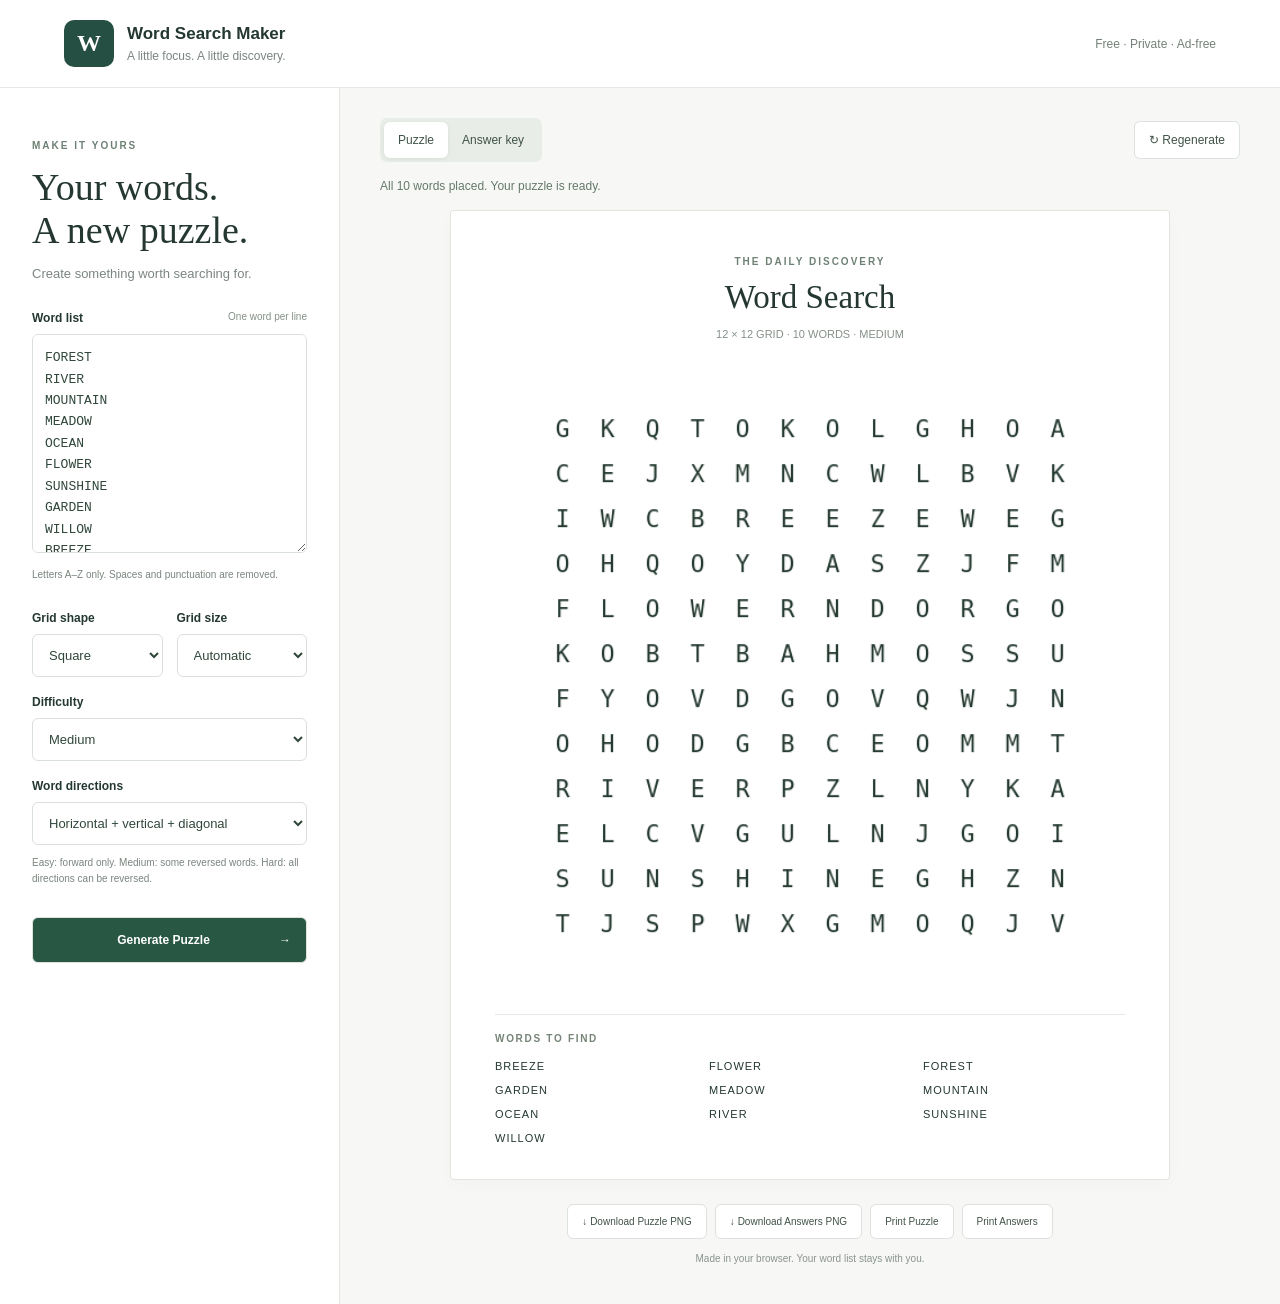
==== index.html @ 18ef60c9 "Add complete Word Search Maker app and GitHub Pages publishing guide" ====
<!doctype html>
<html lang="en">
<head>
<meta charset="UTF-8"><meta name="viewport" content="width=device-width,initial-scale=1">
<title>Word Search Maker</title><link rel="stylesheet" href="style.css">
<script src="script.js" defer></script>
</head>
<body>
<header><span class="logo">W</span><div><strong>Word Search Maker</strong><small>A little focus. A little discovery.</small></div><span class="private">Free · Private · Ad-free</span></header>
<main>
<section class="controls"><p class="eyebrow">MAKE IT YOURS</p><h1>Your words.<br>A new puzzle.</h1><p class="intro">Create something worth searching for.</p>
<form id="form">
<label for="words">Word list <span>One word per line</span></label>
<textarea id="words" rows="9" spellcheck="false">FOREST
RIVER
MOUNTAIN
MEADOW
OCEAN
FLOWER
SUNSHINE
GARDEN
WILLOW
BREEZE</textarea>
<p class="hint">Letters A–Z only. Spaces and punctuation are removed.</p>
<div class="fields"><div><label for="shape">Grid shape</label><select id="shape"><option value="square">Square</option><option value="circle">Circle</option><option value="tree">Tree</option><option value="star">Star</option><option value="heart">Heart</option></select></div><div><label for="size">Grid size</label><select id="size"><option value="auto">Automatic</option><option>10</option><option>15</option><option>20</option><option>25</option><option>30</option><option>40</option></select></div></div>
<label for="difficulty">Difficulty</label><select id="difficulty"><option value="easy">Easy</option><option value="medium" selected>Medium</option><option value="hard">Hard</option></select>
<label for="directions">Word directions</label><select id="directions"><option value="1">Horizontal only</option><option value="2">Horizontal + vertical</option><option value="3" selected>Horizontal + vertical + diagonal</option></select>
<p class="hint">Easy: forward only. Medium: some reversed words. Hard: all directions can be reversed.</p>
<button class="primary" type="submit">Generate Puzzle <span>→</span></button>
</form></section>
<section class="preview"><div class="toolbar"><div class="tabs" role="group" aria-label="Preview"><button id="puzzleTab" aria-pressed="true">Puzzle</button><button id="answerTab" aria-pressed="false">Answer key</button></div><button id="regenerate">↻ Regenerate</button></div>
<p id="status" role="status" aria-live="polite"></p>
<article class="paper"><div class="paper-head"><p class="eyebrow">THE DAILY DISCOVERY</p><h2 id="previewTitle">Word Search</h2><p id="meta"></p></div><canvas id="canvas" aria-label="Generated word search puzzle"></canvas><div class="word-section"><h3>WORDS TO FIND</h3><ul id="wordList"></ul></div></article>
<div class="exports"><button id="downloadPuzzle">↓ Download Puzzle PNG</button><button id="downloadAnswers">↓ Download Answers PNG</button><button id="printPuzzle">Print Puzzle</button><button id="printAnswers">Print Answers</button></div>
<p class="footnote">Made in your browser. Your word list stays with you.</p></section>
</main></body></html>
---- style.css ----
:root{font-family:Arial,Helvetica,sans-serif;color:#243831;background:#fff;font-synthesis:none}*{box-sizing:border-box}body{margin:0}header{height:88px;display:flex;align-items:center;gap:13px;border-bottom:1px solid #e4e8e5;padding:0 5%}.logo{background:#244f42;color:white;border-radius:10px;padding:10px 13px;font:700 24px Georgia}header strong{font-size:17px}header small{display:block;color:#7b8580;font-size:12px;margin-top:5px}.private{margin-left:auto;font-size:12px;color:#758078}main{display:grid;grid-template-columns:340px minmax(0,1fr);max-width:1280px;margin:auto}.controls{padding:42px 32px 50px;border-right:1px solid #e4e8e5}.eyebrow{font-size:10px;letter-spacing:2px;font-weight:bold;color:#6e8175}h1{font:normal 38px/1.12 Georgia,serif;margin:15px 0}.intro{font-size:13px;color:#7b8580;margin-bottom:30px}label{display:block;font-size:12px;font-weight:600;margin:18px 0 9px}label span{float:right;font-size:10px;color:#859087;font-weight:400}textarea,select{width:100%;border:1px solid #d9dfda;border-radius:6px;background:white;padding:12px;color:#30473a;font:13px Arial}textarea{font:13px/1.65 monospace;resize:vertical;min-height:120px}select{height:43px}.hint{font-size:10px;line-height:1.6;color:#7a857d}.fields{display:grid;grid-template-columns:1fr 1fr;gap:14px}button{cursor:pointer;background:white;border:1px solid #dce2de;border-radius:6px;color:#405348;padding:11px 14px;font-size:12px}button:hover{background:#eef3ef}button:focus-visible,select:focus-visible,textarea:focus-visible{outline:3px solid #85bda5;outline-offset:3px}.primary{background:#285744;color:white;width:100%;margin-top:20px;font-weight:600;padding:15px}.primary:hover{background:#1c4434}.primary span{float:right}.preview{padding:30px 40px;background:#f7f8f6}.toolbar{display:flex;align-items:center;justify-content:space-between;gap:10px}.tabs{background:#e9ede8;padding:4px;border-radius:7px;display:flex}.tabs button{border:0;background:transparent}.tabs button[aria-pressed=true]{background:white;box-shadow:0 1px 4px #0001}.paper{padding:35px 44px;background:white;border:1px solid #e0e5df;box-shadow:0 5px 20px #233c3105;border-radius:3px;max-width:720px;margin:0 auto}.paper-head{text-align:center}h2{font:normal 33px Georgia;margin:12px 0}#meta{font-size:11px;color:#859087;margin-bottom:24px}canvas{display:block;width:100%;height:auto}.word-section{border-top:1px solid #e5e9e4;margin-top:20px;padding-top:18px}h3{font-size:10px;letter-spacing:1.7px;color:#758476;margin:0 0 16px}ul{list-style:none;padding:0;margin:0;display:grid;grid-template-columns:repeat(3,minmax(0,1fr));gap:12px;font-size:11px;letter-spacing:1px}li{overflow-wrap:anywhere}#status{font-size:12px;line-height:1.5;min-height:18px;margin:15px 0;color:#64796b}.exports{display:flex;flex-wrap:wrap;gap:8px;justify-content:center;margin:24px 0 14px}.exports button{font-size:10px}.footnote{text-align:center;font-size:10px;color:#8a938c}@media(max-width:850px){main{grid-template-columns:280px minmax(0,1fr)}.controls{padding:28px 20px}.preview{padding:25px 18px}.paper{padding:25px 20px}}@media(max-width:650px){header{height:75px}.private{display:none}main{display:block}.controls{border-right:0}.preview{padding:24px 14px}h1 br{display:none}.toolbar button{font-size:11px}ul{font-size:10px}}@page{size:auto;margin:15mm}@media print{body>*{display:none!important}body>.print-sheet{display:block!important}.print-sheet img{display:block;width:100%;max-width:180mm;margin:auto}}
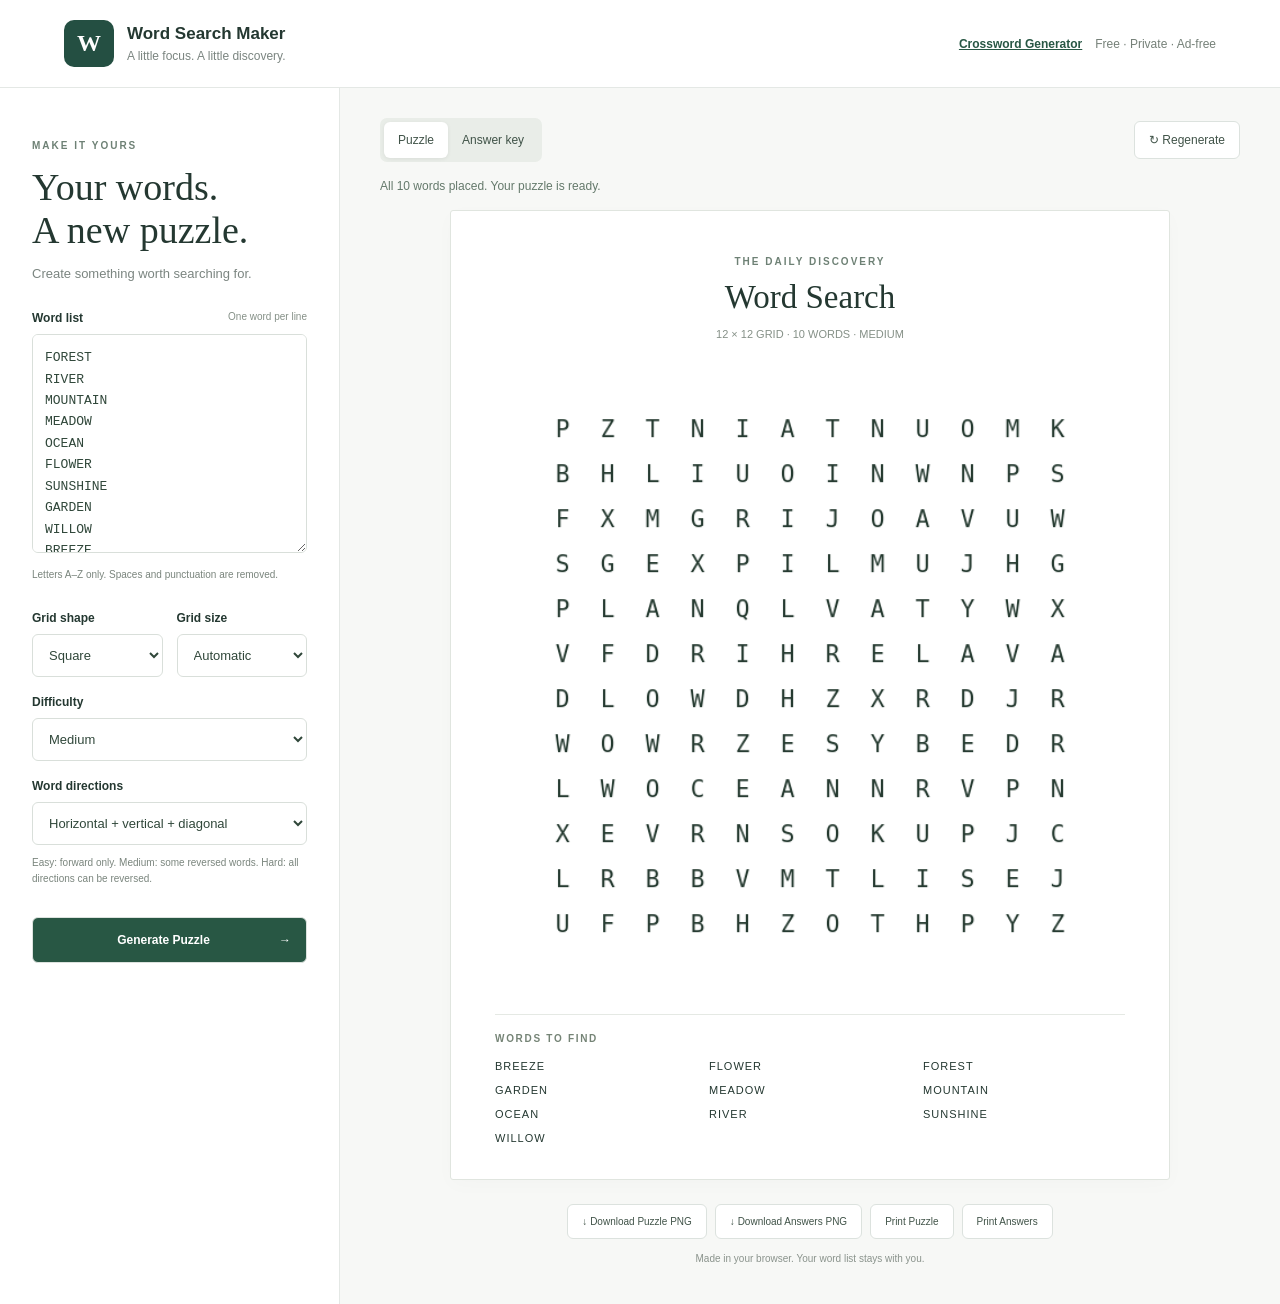
==== commit 0082674f: "Add simple crossword generator" ====
--- a/index.html
+++ b/index.html
@@ -6,7 +6,7 @@
 <script src="script.js" defer></script>
 </head>
 <body>
-<header><span class="logo">W</span><div><strong>Word Search Maker</strong><small>A little focus. A little discovery.</small></div><span class="private">Free · Private · Ad-free</span></header>
+<header><span class="logo">W</span><div><strong>Word Search Maker</strong><small>A little focus. A little discovery.</small></div><a class="tool-link" href="crossword/index.html">Crossword Generator</a><span class="private">Free · Private · Ad-free</span></header>
 <main>
 <section class="controls"><p class="eyebrow">MAKE IT YOURS</p><h1>Your words.<br>A new puzzle.</h1><p class="intro">Create something worth searching for.</p>
 <form id="form">
--- a/style.css
+++ b/style.css
@@ -1 +1 @@
-:root{font-family:Arial,Helvetica,sans-serif;color:#243831;background:#fff;font-synthesis:none}*{box-sizing:border-box}body{margin:0}header{height:88px;display:flex;align-items:center;gap:13px;border-bottom:1px solid #e4e8e5;padding:0 5%}.logo{background:#244f42;color:white;border-radius:10px;padding:10px 13px;font:700 24px Georgia}header strong{font-size:17px}header small{display:block;color:#7b8580;font-size:12px;margin-top:5px}.private{margin-left:auto;font-size:12px;color:#758078}main{display:grid;grid-template-columns:340px minmax(0,1fr);max-width:1280px;margin:auto}.controls{padding:42px 32px 50px;border-right:1px solid #e4e8e5}.eyebrow{font-size:10px;letter-spacing:2px;font-weight:bold;color:#6e8175}h1{font:normal 38px/1.12 Georgia,serif;margin:15px 0}.intro{font-size:13px;color:#7b8580;margin-bottom:30px}label{display:block;font-size:12px;font-weight:600;margin:18px 0 9px}label span{float:right;font-size:10px;color:#859087;font-weight:400}textarea,select{width:100%;border:1px solid #d9dfda;border-radius:6px;background:white;padding:12px;color:#30473a;font:13px Arial}textarea{font:13px/1.65 monospace;resize:vertical;min-height:120px}select{height:43px}.hint{font-size:10px;line-height:1.6;color:#7a857d}.fields{display:grid;grid-template-columns:1fr 1fr;gap:14px}button{cursor:pointer;background:white;border:1px solid #dce2de;border-radius:6px;color:#405348;padding:11px 14px;font-size:12px}button:hover{background:#eef3ef}button:focus-visible,select:focus-visible,textarea:focus-visible{outline:3px solid #85bda5;outline-offset:3px}.primary{background:#285744;color:white;width:100%;margin-top:20px;font-weight:600;padding:15px}.primary:hover{background:#1c4434}.primary span{float:right}.preview{padding:30px 40px;background:#f7f8f6}.toolbar{display:flex;align-items:center;justify-content:space-between;gap:10px}.tabs{background:#e9ede8;padding:4px;border-radius:7px;display:flex}.tabs button{border:0;background:transparent}.tabs button[aria-pressed=true]{background:white;box-shadow:0 1px 4px #0001}.paper{padding:35px 44px;background:white;border:1px solid #e0e5df;box-shadow:0 5px 20px #233c3105;border-radius:3px;max-width:720px;margin:0 auto}.paper-head{text-align:center}h2{font:normal 33px Georgia;margin:12px 0}#meta{font-size:11px;color:#859087;margin-bottom:24px}canvas{display:block;width:100%;height:auto}.word-section{border-top:1px solid #e5e9e4;margin-top:20px;padding-top:18px}h3{font-size:10px;letter-spacing:1.7px;color:#758476;margin:0 0 16px}ul{list-style:none;padding:0;margin:0;display:grid;grid-template-columns:repeat(3,minmax(0,1fr));gap:12px;font-size:11px;letter-spacing:1px}li{overflow-wrap:anywhere}#status{font-size:12px;line-height:1.5;min-height:18px;margin:15px 0;color:#64796b}.exports{display:flex;flex-wrap:wrap;gap:8px;justify-content:center;margin:24px 0 14px}.exports button{font-size:10px}.footnote{text-align:center;font-size:10px;color:#8a938c}@media(max-width:850px){main{grid-template-columns:280px minmax(0,1fr)}.controls{padding:28px 20px}.preview{padding:25px 18px}.paper{padding:25px 20px}}@media(max-width:650px){header{height:75px}.private{display:none}main{display:block}.controls{border-right:0}.preview{padding:24px 14px}h1 br{display:none}.toolbar button{font-size:11px}ul{font-size:10px}}@page{size:auto;margin:15mm}@media print{body>*{display:none!important}body>.print-sheet{display:block!important}.print-sheet img{display:block;width:100%;max-width:180mm;margin:auto}}
+:root{font-family:Arial,Helvetica,sans-serif;color:#243831;background:#fff;font-synthesis:none}*{box-sizing:border-box}body{margin:0}header{height:88px;display:flex;align-items:center;gap:13px;border-bottom:1px solid #e4e8e5;padding:0 5%}.logo{background:#244f42;color:white;border-radius:10px;padding:10px 13px;font:700 24px Georgia}header strong{font-size:17px}header small{display:block;color:#7b8580;font-size:12px;margin-top:5px}.tool-link{margin-left:auto;color:#285744;font-size:12px;font-weight:bold}.private{font-size:12px;color:#758078}main{display:grid;grid-template-columns:340px minmax(0,1fr);max-width:1280px;margin:auto}.controls{padding:42px 32px 50px;border-right:1px solid #e4e8e5}.eyebrow{font-size:10px;letter-spacing:2px;font-weight:bold;color:#6e8175}h1{font:normal 38px/1.12 Georgia,serif;margin:15px 0}.intro{font-size:13px;color:#7b8580;margin-bottom:30px}label{display:block;font-size:12px;font-weight:600;margin:18px 0 9px}label span{float:right;font-size:10px;color:#859087;font-weight:400}textarea,select{width:100%;border:1px solid #d9dfda;border-radius:6px;background:white;padding:12px;color:#30473a;font:13px Arial}textarea{font:13px/1.65 monospace;resize:vertical;min-height:120px}select{height:43px}.hint{font-size:10px;line-height:1.6;color:#7a857d}.fields{display:grid;grid-template-columns:1fr 1fr;gap:14px}button{cursor:pointer;background:white;border:1px solid #dce2de;border-radius:6px;color:#405348;padding:11px 14px;font-size:12px}button:hover{background:#eef3ef}button:focus-visible,select:focus-visible,textarea:focus-visible{outline:3px solid #85bda5;outline-offset:3px}.primary{background:#285744;color:white;width:100%;margin-top:20px;font-weight:600;padding:15px}.primary:hover{background:#1c4434}.primary span{float:right}.preview{padding:30px 40px;background:#f7f8f6}.toolbar{display:flex;align-items:center;justify-content:space-between;gap:10px}.tabs{background:#e9ede8;padding:4px;border-radius:7px;display:flex}.tabs button{border:0;background:transparent}.tabs button[aria-pressed=true]{background:white;box-shadow:0 1px 4px #0001}.paper{padding:35px 44px;background:white;border:1px solid #e0e5df;box-shadow:0 5px 20px #233c3105;border-radius:3px;max-width:720px;margin:0 auto}.paper-head{text-align:center}h2{font:normal 33px Georgia;margin:12px 0}#meta{font-size:11px;color:#859087;margin-bottom:24px}canvas{display:block;width:100%;height:auto}.word-section{border-top:1px solid #e5e9e4;margin-top:20px;padding-top:18px}h3{font-size:10px;letter-spacing:1.7px;color:#758476;margin:0 0 16px}ul{list-style:none;padding:0;margin:0;display:grid;grid-template-columns:repeat(3,minmax(0,1fr));gap:12px;font-size:11px;letter-spacing:1px}li{overflow-wrap:anywhere}#status{font-size:12px;line-height:1.5;min-height:18px;margin:15px 0;color:#64796b}.exports{display:flex;flex-wrap:wrap;gap:8px;justify-content:center;margin:24px 0 14px}.exports button{font-size:10px}.footnote{text-align:center;font-size:10px;color:#8a938c}@media(max-width:850px){main{grid-template-columns:280px minmax(0,1fr)}.controls{padding:28px 20px}.preview{padding:25px 18px}.paper{padding:25px 20px}}@media(max-width:650px){header{height:75px}.private{display:none}.tool-link{margin-left:auto}main{display:block}.controls{border-right:0}.preview{padding:24px 14px}h1 br{display:none}.toolbar button{font-size:11px}ul{font-size:10px}}@page{size:auto;margin:15mm}@media print{body>*{display:none!important}body>.print-sheet{display:block!important}.print-sheet img{display:block;width:100%;max-width:180mm;margin:auto}}
